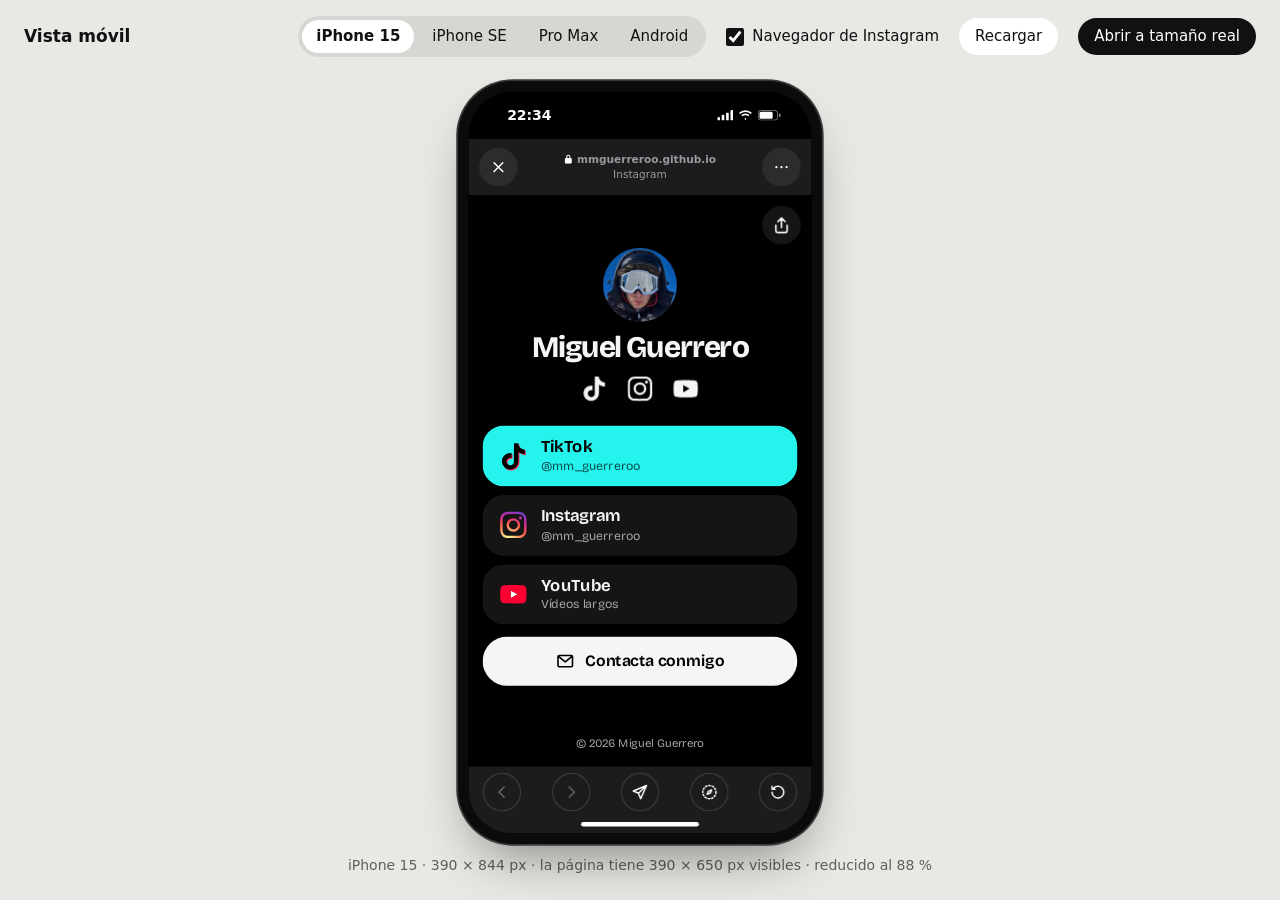
==== vista-movil.html @ 616b288e "Link-in-bio page for Miguel Guerrero Static page with links to TikTok, Instagram and YouTube (@mm_gu" ====
<!doctype html>
<html lang="es">
<head>
  <meta charset="utf-8">
  <meta name="viewport" content="width=device-width, initial-scale=1">
  <title>Vista móvil · Link in bio</title>
  <link rel="icon" href="favicon.svg" type="image/svg+xml">
  <style>
    /* Preview tool only: shows index.html inside a phone. It doesn't need to be published. */
    :root {
      --bg: #e8e8e5;
      --ink: #111;
      --muted: #5f5f5b;
      --chip: #fff;
      --frame: #0b0b0b;
      --chrome: #1c1c1e;
      --chrome-btn: #2c2c2e;
      color-scheme: light;
    }
    * { box-sizing: border-box; margin: 0; }
    html, body { height: 100%; }
    body {
      display: flex;
      flex-direction: column;
      background: var(--bg);
      color: var(--ink);
      font: 15px/1.4 system-ui, -apple-system, "Segoe UI", sans-serif;
    }
    button, select { font: inherit; color: inherit; }

    /* ───── Controls ───── */
    .bar {
      display: flex;
      flex-wrap: wrap;
      align-items: center;
      gap: 12px 20px;
      padding: 16px 24px;
    }
    .bar h1 { font-size: 17px; font-weight: 700; margin-right: auto; }
    .seg { display: flex; gap: 4px; padding: 4px; border-radius: 999px; background: #d6d6d2; }
    .seg button {
      padding: 6px 14px;
      border: 0;
      border-radius: 999px;
      background: none;
      cursor: pointer;
      white-space: nowrap;
    }
    .seg button[aria-pressed="true"] { background: var(--chip); font-weight: 600; }
    .toggle { display: flex; align-items: center; gap: 8px; cursor: pointer; user-select: none; }
    .toggle input { width: 18px; height: 18px; accent-color: var(--ink); }
    .act {
      padding: 8px 16px;
      border: 0;
      border-radius: 999px;
      background: var(--ink);
      color: #fff;
      cursor: pointer;
      text-decoration: none;
      white-space: nowrap;
    }
    .act.ghost { background: var(--chip); color: var(--ink); }

    /* ───── Stage: the phone is scaled down to fit the window ───── */
    .stage {
      flex: 1;
      min-height: 0;
      display: flex;
      flex-direction: column;
      align-items: center;
      justify-content: center;
      gap: 12px;
      padding: 8px 16px 24px;
    }
    .fit { position: relative; flex: none; }
    .phone {
      position: absolute;
      top: 0;
      left: 0;
      width: calc(var(--w) * 1px + 2 * var(--bezel));
      height: calc(var(--h) * 1px + 2 * var(--bezel));
      padding: var(--bezel);
      border-radius: var(--radius);
      background: var(--frame);
      box-shadow: 0 0 0 2px #3a3a3a, 0 30px 60px -20px rgba(0, 0, 0, .45);
      transform-origin: 0 0;
      transform: scale(var(--s, 1));
    }
    .screen {
      position: relative;
      width: 100%;
      height: 100%;
      display: flex;
      flex-direction: column;
      overflow: hidden;
      border-radius: calc(var(--radius) - var(--bezel));
      background: #000;
      color: #fff;
    }
    .camera { position: absolute; z-index: 3; left: 50%; transform: translateX(-50%); background: #000; }
    .camera.island { top: 11px; width: 124px; height: 36px; border-radius: 20px; }
    .camera.hole { top: 12px; width: 14px; height: 14px; border-radius: 50%; background: #111; box-shadow: 0 0 0 2px #000; }
    .camera.none { display: none; }

    .status {
      flex: none;
      display: flex;
      align-items: center;
      justify-content: space-between;
      height: var(--status);
      padding: var(--status-pad);
      font-weight: 600;
      font-size: 16px;
      letter-spacing: -.01em;
    }
    .status svg { height: 12px; fill: #fff; }
    .status .icons { display: flex; align-items: center; gap: 6px; }

    /* Instagram's in-app browser, dark mode, as in the user's screenshot. */
    .ig-top, .ig-bottom { flex: none; display: flex; align-items: center; background: var(--chrome); }
    .ig-top { height: 64px; padding: 0 12px; gap: 8px; }
    .ig-bottom { height: 76px; padding: 0 16px 18px; justify-content: space-between; }
    .round {
      width: 44px; height: 44px;
      display: grid; place-items: center;
      border-radius: 50%;
      background: var(--chrome-btn);
      flex: none;
    }
    .round svg { width: 20px; height: 20px; fill: none; stroke: #fff; stroke-width: 2; stroke-linecap: round; stroke-linejoin: round; }
    .ig-bottom .round { background: none; box-shadow: inset 0 0 0 1.5px #3a3a3c; }
    .ig-bottom .round.off svg { stroke: #636366; }
    .addr { flex: 1; min-width: 0; text-align: center; line-height: 1.2; }
    .addr b { display: flex; align-items: center; justify-content: center; gap: 4px; font-size: 15px; font-weight: 600; }
    .addr b svg { width: 11px; height: 11px; fill: #fff; flex: none; }
    .addr span { font-size: 12px; color: #9a9a9e; }
    .no-ig .ig-top, .no-ig .ig-bottom { display: none; }

    iframe { flex: 1; width: 100%; min-height: 0; border: 0; background: #000; display: block; }
    .home {
      position: absolute;
      z-index: 3;
      left: 50%;
      bottom: 8px;
      width: 134px;
      height: 5px;
      border-radius: 3px;
      background: #fff;
      transform: translateX(-50%);
      pointer-events: none;
    }
    .no-home .home { display: none; }

    .size { color: var(--muted); font-size: 14px; font-variant-numeric: tabular-nums; }
  </style>
</head>
<body>
  <header class="bar">
    <h1>Vista móvil</h1>
    <div class="seg" role="group" aria-label="Modelo de móvil" data-devices></div>
    <label class="toggle"><input type="checkbox" data-ig checked> Navegador de Instagram</label>
    <button class="act ghost" type="button" data-reload>Recargar</button>
    <a class="act" href="index.html" target="_blank">Abrir a tamaño real</a>
  </header>

  <main class="stage">
    <div class="fit">
      <div class="phone">
        <div class="screen">
          <div class="camera" aria-hidden="true"></div>
          <div class="status" aria-hidden="true">
            <span data-clock>13:46</span>
            <span class="icons">
              <svg viewBox="0 0 18 12"><rect x="0" y="8" width="3" height="4" rx="1"/><rect x="5" y="5.5" width="3" height="6.5" rx="1"/><rect x="10" y="3" width="3" height="9" rx="1"/><rect x="15" y="0" width="3" height="12" rx="1"/></svg>
              <svg viewBox="0 0 16 12"><path d="M8 2.2c2.3 0 4.4.9 6 2.4l1.3-1.4A10.6 10.6 0 0 0 8 .3 10.6 10.6 0 0 0 .7 3.2L2 4.6a8.7 8.7 0 0 1 6-2.4zm0 3.7c1.3 0 2.5.5 3.4 1.3l1.3-1.4A6.8 6.8 0 0 0 8 4a6.8 6.8 0 0 0-4.7 1.8l1.3 1.4C5.5 6.4 6.7 5.9 8 5.9zm0 3.6c-.4 0-.8.2-1.1.4L8 11.7l1.1-1.8c-.3-.2-.7-.4-1.1-.4z"/></svg>
              <svg viewBox="0 0 27 12"><rect x=".5" y=".5" width="22" height="11" rx="3" fill="none" stroke="#fff" stroke-opacity=".5"/><rect x="2" y="2" width="15" height="8" rx="1.8"/><rect x="24" y="4" width="2" height="4" rx="1" fill-opacity=".5"/></svg>
            </span>
          </div>

          <div class="ig-top" aria-hidden="true">
            <span class="round"><svg viewBox="0 0 24 24"><path d="M6 6l12 12M18 6 6 18"/></svg></span>
            <div class="addr">
              <b><svg viewBox="0 0 12 14"><path d="M3 6V4a3 3 0 0 1 6 0v2h.5A1.5 1.5 0 0 1 11 7.5v5A1.5 1.5 0 0 1 9.5 14h-7A1.5 1.5 0 0 1 1 12.5v-5A1.5 1.5 0 0 1 2.5 6zm1.5 0h3V4a1.5 1.5 0 0 0-3 0z"/></svg><span data-domain>mmguerreroo.github.io</span></b>
              <span>Instagram</span>
            </div>
            <span class="round"><svg viewBox="0 0 24 24"><path d="M5 12h.01M12 12h.01M19 12h.01" stroke-width="3"/></svg></span>
          </div>

          <iframe src="index.html" title="Tu página vista en un móvil" allow="web-share; clipboard-write"></iframe>

          <div class="ig-bottom" aria-hidden="true">
            <span class="round off"><svg viewBox="0 0 24 24"><path d="M15 5l-7 7 7 7"/></svg></span>
            <span class="round off"><svg viewBox="0 0 24 24"><path d="M9 5l7 7-7 7"/></svg></span>
            <span class="round"><svg viewBox="0 0 24 24"><path d="M21 3 3 10.5l7 3 3 7.5z M10 13.5 21 3"/></svg></span>
            <span class="round"><svg viewBox="0 0 24 24"><circle cx="12" cy="12" r="9" stroke-dasharray="2 2.6"/><path d="m15 9-4.5 2-1.5 4 4.5-2z"/></svg></span>
            <span class="round"><svg viewBox="0 0 24 24"><path d="M4 12a8 8 0 1 0 2.5-5.8M4 4v4h4"/></svg></span>
          </div>

          <div class="home" aria-hidden="true"></div>
        </div>
      </div>
    </div>
    <p class="size" data-size></p>
  </main>

  <script>
    // Viewport sizes in CSS pixels, the size the page actually lays out at on each phone.
    const DEVICES = {
      iphone:  { name: 'iPhone 15',  w: 390, h: 844, radius: 62, bezel: 12, camera: 'island', status: 54, pad: '0 34px 0 44px', home: true },
      se:      { name: 'iPhone SE',  w: 375, h: 667, radius: 40, bezel: 14, camera: 'none',   status: 22, pad: '0 10px',        home: false },
      max:     { name: 'Pro Max',    w: 430, h: 932, radius: 66, bezel: 12, camera: 'island', status: 58, pad: '0 36px 0 48px', home: true },
      android: { name: 'Android',    w: 360, h: 780, radius: 44, bezel: 10, camera: 'hole',   status: 38, pad: '0 20px',        home: false },
    };

    const phone = document.querySelector('.phone');
    const fit = document.querySelector('.fit');
    const stage = document.querySelector('.stage');
    const frame = document.querySelector('iframe');
    const igBox = document.querySelector('[data-ig]');
    const seg = document.querySelector('[data-devices]');

    const load = (k, d) => { try { return localStorage.getItem(k) ?? d; } catch { return d; } };
    const save = (k, v) => { try { localStorage.setItem(k, v); } catch {} };

    let current = DEVICES[load('preview.device', 'iphone')] ? load('preview.device', 'iphone') : 'iphone';
    igBox.checked = load('preview.ig', '1') === '1';

    seg.innerHTML = Object.entries(DEVICES)
      .map(([id, d]) => `<button type="button" data-device="${id}">${d.name}</button>`).join('');

    function apply() {
      const d = DEVICES[current];
      phone.style.setProperty('--w', d.w);
      phone.style.setProperty('--h', d.h);
      phone.style.setProperty('--radius', d.radius + 'px');
      phone.style.setProperty('--bezel', d.bezel + 'px');
      phone.style.setProperty('--status', d.status + 'px');
      phone.style.setProperty('--status-pad', d.pad);
      phone.querySelector('.camera').className = 'camera ' + d.camera;
      phone.classList.toggle('no-ig', !igBox.checked);
      phone.classList.toggle('no-home', !d.home);
      seg.querySelectorAll('button').forEach((b) => b.setAttribute('aria-pressed', b.dataset.device === current));
      resize();
    }

    // Scale the phone so it always fits the window, never above its real size.
    function resize() {
      const d = DEVICES[current];
      const fullW = d.w + 2 * d.bezel;
      const fullH = d.h + 2 * d.bezel;
      const cs = getComputedStyle(stage);
      const room = stage.clientHeight - parseFloat(cs.paddingTop) - parseFloat(cs.paddingBottom) - 32;
      const roomW = stage.clientWidth - 32;
      const s = Math.min(1, room / fullH, roomW / fullW);
      phone.style.setProperty('--s', s);
      fit.style.width = fullW * s + 'px';
      fit.style.height = fullH * s + 'px';
      const pageH = frame.clientHeight;
      document.querySelector('[data-size]').textContent =
        `${d.name} · ${d.w} × ${d.h} px · la página tiene ${d.w} × ${pageH} px visibles` +
        (s < 1 ? ` · reducido al ${Math.round(s * 100)} %` : '');
    }

    seg.addEventListener('click', (e) => {
      const b = e.target.closest('[data-device]');
      if (!b) return;
      current = b.dataset.device;
      save('preview.device', current);
      apply();
    });
    igBox.addEventListener('change', () => { save('preview.ig', igBox.checked ? '1' : '0'); apply(); });
    // Reloading also replays the entrance and the buttons lighting up.
    document.querySelector('[data-reload]').addEventListener('click', () => { frame.src = 'index.html'; });
    addEventListener('resize', resize);

    const clock = document.querySelector('[data-clock]');
    const tick = () => { clock.textContent = new Date().toLocaleTimeString('es-ES', { hour: '2-digit', minute: '2-digit' }); };
    tick();
    setInterval(tick, 15000);

    apply();
  </script>
</body>
</html>
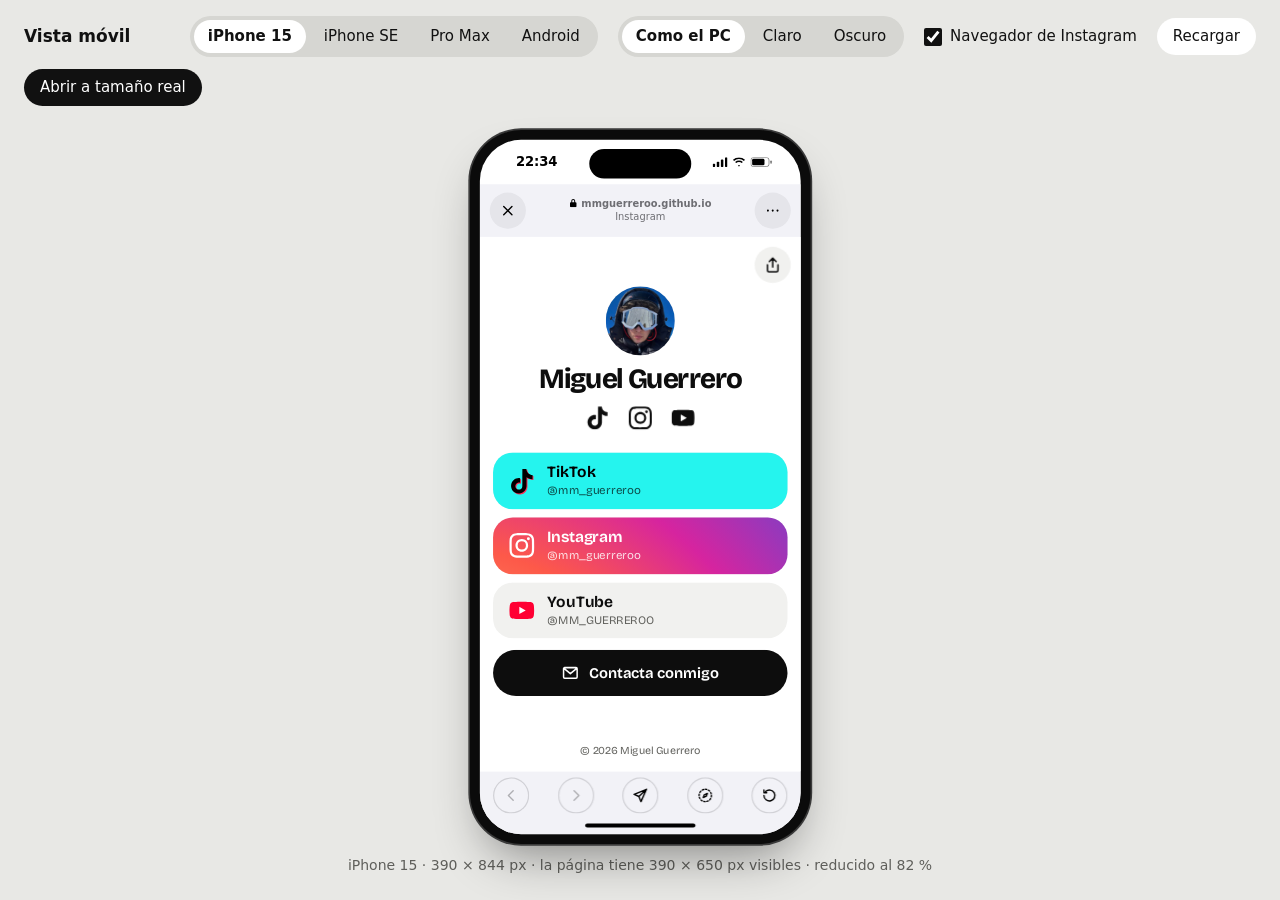
==== commit 375edae3: "Follow the visitor's light or dark theme The page was always black. It now follows the phone's or co" ====
--- a/vista-movil.html
+++ b/vista-movil.html
@@ -151,6 +151,18 @@
     }
     .no-home .home { display: none; }
 
+    /* Light theme: the phone's screen and Instagram's browser go light too, as on a real phone. */
+    .phone.is-light .screen, .phone.is-light iframe { background: #fff; color: #000; }
+    .phone.is-light .status svg, .phone.is-light .addr b svg { fill: #000; }
+    .phone.is-light .status svg rect[stroke] { stroke: #000; }
+    .phone.is-light .ig-top, .phone.is-light .ig-bottom { background: #f2f2f7; }
+    .phone.is-light .round { background: #e5e5ea; }
+    .phone.is-light .round svg { stroke: #000; }
+    .phone.is-light .ig-bottom .round { background: none; box-shadow: inset 0 0 0 1.5px #d1d1d6; }
+    .phone.is-light .ig-bottom .round.off svg { stroke: #aeaeb2; }
+    .phone.is-light .addr span { color: #6e6e73; }
+    .phone.is-light .home { background: #000; }
+
     .size { color: var(--muted); font-size: 14px; font-variant-numeric: tabular-nums; }
   </style>
 </head>
@@ -158,6 +170,7 @@
   <header class="bar">
     <h1>Vista móvil</h1>
     <div class="seg" role="group" aria-label="Modelo de móvil" data-devices></div>
+    <div class="seg" role="group" aria-label="Tema" data-themes></div>
     <label class="toggle"><input type="checkbox" data-ig checked> Navegador de Instagram</label>
     <button class="act ghost" type="button" data-reload>Recargar</button>
     <a class="act" href="index.html" target="_blank">Abrir a tamaño real</a>
@@ -186,7 +199,7 @@
             <span class="round"><svg viewBox="0 0 24 24"><path d="M5 12h.01M12 12h.01M19 12h.01" stroke-width="3"/></svg></span>
           </div>
 
-          <iframe src="index.html" title="Tu página vista en un móvil" allow="web-share; clipboard-write"></iframe>
+          <iframe title="Tu página vista en un móvil" allow="web-share; clipboard-write"></iframe>
 
           <div class="ig-bottom" aria-hidden="true">
             <span class="round off"><svg viewBox="0 0 24 24"><path d="M15 5l-7 7 7 7"/></svg></span>
@@ -269,8 +282,33 @@
       apply();
     });
     igBox.addEventListener('change', () => { save('preview.ig', igBox.checked ? '1' : '0'); apply(); });
+
+    // ───── Theme: like the PC, or forced light/dark through index.html?tema= ─────
+    const THEMES = { sistema: 'Como el PC', claro: 'Claro', oscuro: 'Oscuro' };
+    const themeSeg = document.querySelector('[data-themes]');
+    const systemLight = matchMedia('(prefers-color-scheme: light)');
+    let theme = THEMES[load('preview.theme', 'sistema')] ? load('preview.theme', 'sistema') : 'sistema';
+    themeSeg.innerHTML = Object.entries(THEMES)
+      .map(([id, name]) => `<button type="button" data-theme="${id}">${name}</button>`).join('');
+    const pageUrl = () => 'index.html' + (theme === 'sistema' ? '' : `?tema=${theme}`);
+
+    function applyTheme() {
+      phone.classList.toggle('is-light', theme === 'claro' || (theme === 'sistema' && systemLight.matches));
+      themeSeg.querySelectorAll('button').forEach((b) => b.setAttribute('aria-pressed', b.dataset.theme === theme));
+      frame.src = pageUrl();
+    }
+    themeSeg.addEventListener('click', (e) => {
+      const b = e.target.closest('[data-theme]');
+      if (!b) return;
+      theme = b.dataset.theme;
+      save('preview.theme', theme);
+      applyTheme();
+    });
+    systemLight.addEventListener('change', () => { if (theme === 'sistema') applyTheme(); });
+    applyTheme();
+
     // Reloading also replays the entrance and the buttons lighting up.
-    document.querySelector('[data-reload]').addEventListener('click', () => { frame.src = 'index.html'; });
+    document.querySelector('[data-reload]').addEventListener('click', () => { frame.src = pageUrl(); });
     addEventListener('resize', resize);
 
     const clock = document.querySelector('[data-clock]');
